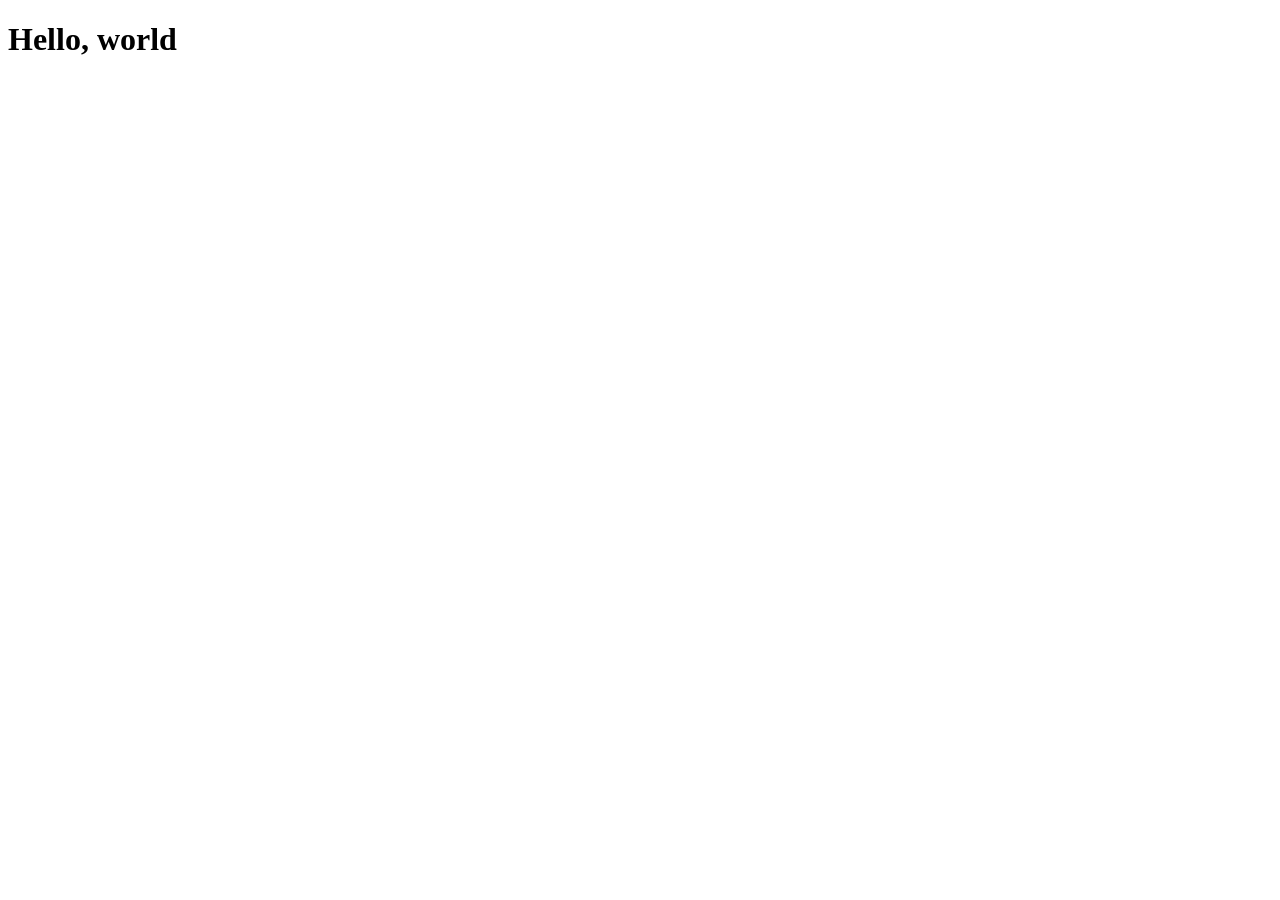
==== index.html @ 119274b6 "Updates" ====
<!DOCTYPE html>
<html lang="en">
<head>
    <meta charset="UTF-8">
    <meta name="viewport" content="width=device-width, initial-scale=1.0">
    <title>Document</title>
</head>
<body>
    <h1>Hello, world </h1>
</body>
</html>
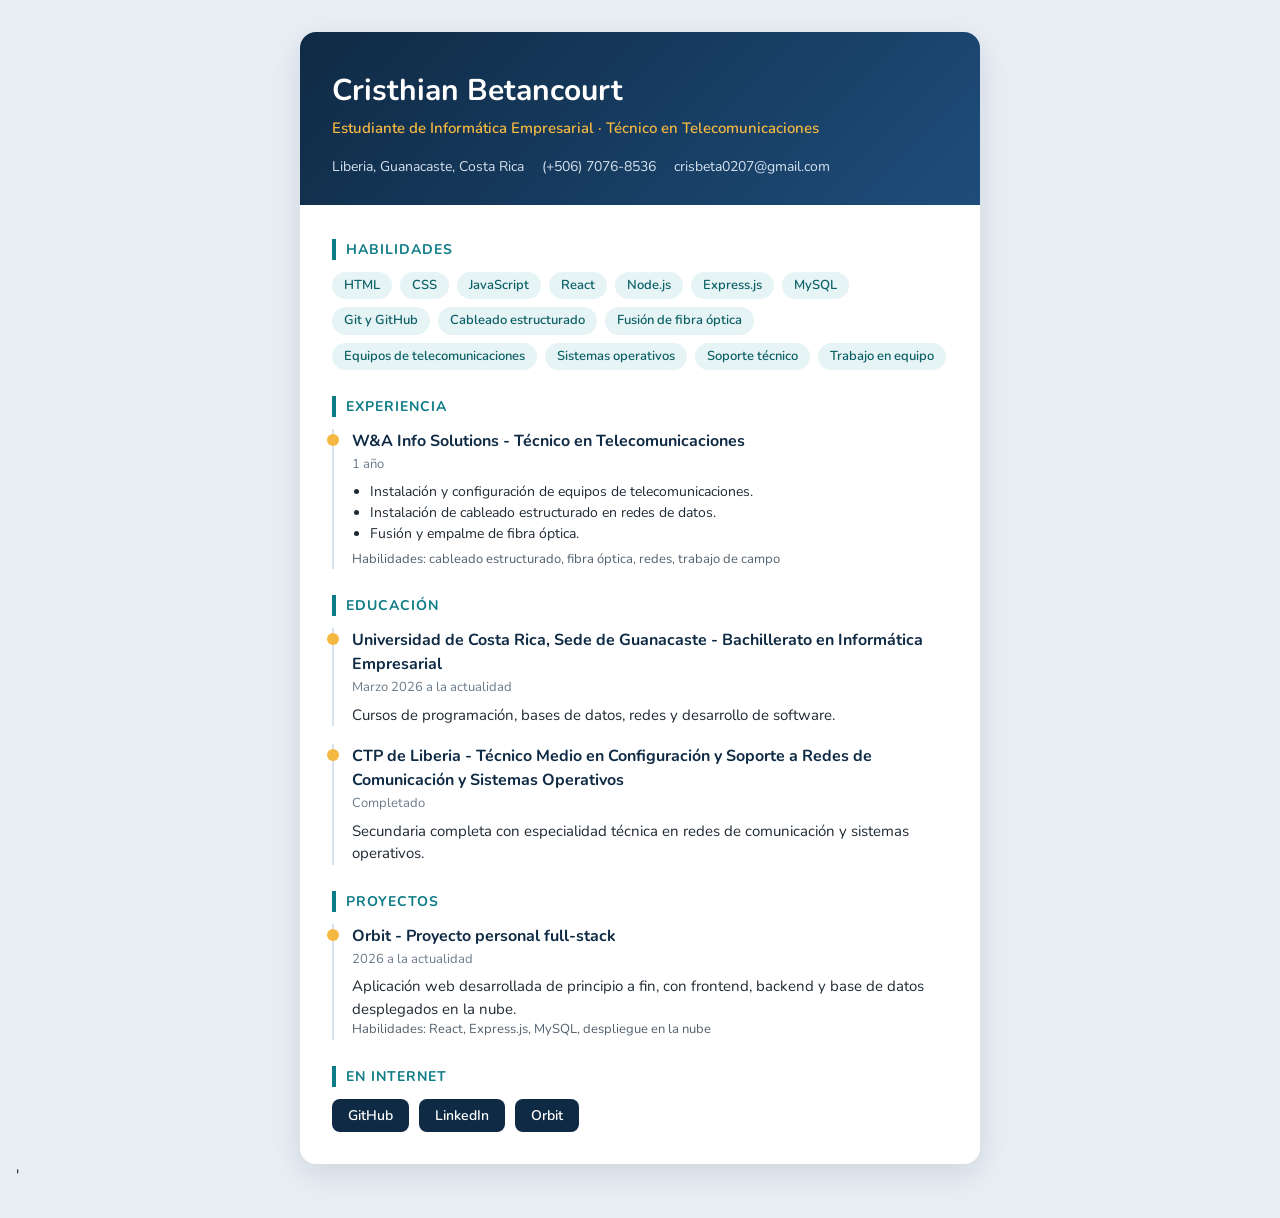
==== commit e390945e: "Updates" ====
--- a/index.html
+++ b/index.html
@@ -1,11 +1,102 @@
 <!DOCTYPE html>
-<html lang="en">
-<head>
-    <meta charset="UTF-8">
-    <meta name="viewport" content="width=device-width, initial-scale=1.0">
-    <title>Document</title>
-</head>
-<body>
-    <h1>Hello, world </h1>
-</body>
-</html>+<html lang="es">
+  <head>
+    <meta charset="utf-8">
+    <meta name="viewport" content="width=device-width, initial-scale=1">
+    <title>Currículum - Cristhian Betancourt</title>
+    <meta name="description" content="Currículum de Cristhian Betancourt, estudiante de Informática Empresarial en la UCR.">
+    <link rel="preconnect" href="https://fonts.googleapis.com">
+    <link rel="stylesheet" href="https://fonts.googleapis.com/css2?family=Nunito:wght@400;600;700&display=swap">
+    <link rel="stylesheet" href="index.css">
+    <script src="index.js" defer></script>
+  </head>
+  <body>
+    <main class="page">
+      <article class="cv">
+
+        <header class="cv-header">
+          <hgroup>
+            <h1>Cristhian Betancourt</h1>
+            <p class="role">Estudiante de Informática Empresarial · Técnico en Telecomunicaciones</p>
+          </hgroup>
+          <address>
+            <span>Liberia, Guanacaste, Costa Rica</span>
+            <a href="tel:+50670768536">(+506) 7076-8536</a>
+            <a href="mailto:crisbeta0207@gmail.com">crisbeta0207@gmail.com</a>
+          </address>
+        </header>
+
+        <div class="cv-body">
+
+          <section>
+            <h2>Habilidades</h2>
+            <ul class="chips">
+              <li>HTML</li>
+              <li>CSS</li>
+              <li>JavaScript</li>
+              <li>React</li>
+              <li>Node.js</li>
+              <li>Express.js</li>
+              <li>MySQL</li>
+              <li>Git y GitHub</li>
+              <li>Cableado estructurado</li>
+              <li>Fusión de fibra óptica</li>
+              <li>Equipos de telecomunicaciones</li>
+              <li>Sistemas operativos</li>
+              <li>Soporte técnico</li>
+              <li>Trabajo en equipo</li>
+            </ul>
+          </section>
+
+          <section>
+            <h2>Experiencia</h2>
+            <article class="item">
+              <h3>W&amp;A Info Solutions - Técnico en Telecomunicaciones</h3>
+              <p class="date">1 año</p>
+              <ul>
+                <li>Instalación y configuración de equipos de telecomunicaciones.</li>
+                <li>Instalación de cableado estructurado en redes de datos.</li>
+                <li>Fusión y empalme de fibra óptica.</li>
+              </ul>
+              <p class="skills">Habilidades: cableado estructurado, fibra óptica, redes, trabajo de campo</p>
+            </article>
+          </section>
+
+          <section>
+            <h2>Educación</h2>
+            <article class="item">
+              <h3>Universidad de Costa Rica, Sede de Guanacaste - Bachillerato en Informática Empresarial</h3>
+              <p class="date"><time datetime="2026-03">Marzo 2026</time> a la actualidad</p>
+              <p>Cursos de programación, bases de datos, redes y desarrollo de software.</p>
+            </article>
+            <article class="item">
+              <h3>CTP de Liberia - Técnico Medio en Configuración y Soporte a Redes de Comunicación y Sistemas Operativos</h3>
+              <p class="date">Completado</p>
+              <p>Secundaria completa con especialidad técnica en redes de comunicación y sistemas operativos.</p>
+            </article>
+          </section>
+
+          <section>
+            <h2>Proyectos</h2>
+            <article class="item">
+              <h3>Orbit - Proyecto personal full-stack</h3>
+              <p class="date"><time datetime="2026">2026</time> a la actualidad</p>
+              <p>Aplicación web desarrollada de principio a fin, con frontend, backend y base de datos desplegados en la nube.</p>
+              <p class="skills">Habilidades: React, Express.js, MySQL, despliegue en la nube</p>
+            </article>
+          </section>
+
+          <footer>
+            <h2>En Internet</h2>
+            <nav class="links">
+              <a href="https://github.com/CristhianBe" target="_blank">GitHub</a>
+              <a href="https://www.linkedin.com/in/cristhian-betancourt-41a6b343b/" target="_blank">LinkedIn</a>
+              <a href="https://orbit-taupe-six.vercel.app" target="_blank">Orbit</a>
+            </nav>
+          </footer>
+
+        </div>
+      </article>
+    </main>
+  </body>
+</html>' 
--- a/index.css
+++ b/index.css
@@ -0,0 +1,130 @@
+* { box-sizing: border-box; }
+
+body {
+  margin: 0;
+  padding: 32px 16px;
+  background: #e9eef4;
+  color: #1f2933;
+  font-family: "Nunito", Arial, sans-serif;
+  font-size: 15px;
+  line-height: 1.5;
+}
+
+.page { max-width: 680px; margin: 0 auto; }
+
+.cv {
+  background: #fff;
+  border-radius: 16px;
+  overflow: hidden;
+  box-shadow: 0 10px 30px rgba(15, 42, 68, 0.12);
+}
+
+/* Encabezado */
+.cv-header {
+  background: linear-gradient(135deg, #0f2a44, #1e4d7b);
+  color: #fff;
+  padding: 36px 32px 28px;
+}
+
+h1 { margin: 0; font-size: 30px; font-weight: 700; }
+
+.role { margin: 4px 0 0; color: #f5b841; font-weight: 600; }
+
+address {
+  display: flex;
+  flex-wrap: wrap;
+  gap: 6px 18px;
+  margin-top: 16px;
+  font-style: normal;
+  font-size: 14px;
+  color: #d6e2ee;
+}
+
+address a { color: #d6e2ee; }
+
+/* Cuerpo */
+.cv-body { padding: 8px 32px 32px; }
+
+section, footer { margin-top: 26px; }
+
+h2 {
+  margin: 0 0 12px;
+  padding-left: 10px;
+  border-left: 4px solid #0e7c86;
+  color: #0e7c86;
+  font-size: 14px;
+  font-weight: 700;
+  letter-spacing: 1px;
+  text-transform: uppercase;
+}
+
+h3 { margin: 0; color: #0f2a44; font-size: 16px; font-weight: 700; }
+
+p { margin: 0; }
+
+/* Habilidades */
+.chips {
+  display: flex;
+  flex-wrap: wrap;
+  gap: 8px;
+  margin: 0;
+  padding: 0;
+  list-style: none;
+}
+
+.chips li {
+  padding: 4px 12px;
+  border-radius: 999px;
+  background: #e6f4f5;
+  color: #0b5f66;
+  font-size: 13px;
+  font-weight: 600;
+}
+
+/* Experiencia, educación y proyectos */
+.item {
+  position: relative;
+  margin-bottom: 18px;
+  padding-left: 18px;
+  border-left: 2px solid #d6e2ee;
+}
+
+.item::before {
+  content: "";
+  position: absolute;
+  left: -7px;
+  top: 5px;
+  width: 12px;
+  height: 12px;
+  border-radius: 50%;
+  background: #f5b841;
+}
+
+.date { color: #6b7a89; font-size: 13px; margin: 2px 0 6px; }
+
+.item ul { margin: 6px 0; padding-left: 18px; font-size: 14px; }
+
+.skills { font-size: 13px; color: #52606d; }
+
+/* Enlaces */
+a { color: inherit; text-decoration: none; }
+
+a:hover { text-decoration: underline; }
+
+.links { display: flex; flex-wrap: wrap; gap: 10px; }
+
+.links a {
+  padding: 6px 16px;
+  border-radius: 8px;
+  background: #0f2a44;
+  color: #fff;
+  font-size: 14px;
+  font-weight: 600;
+}
+
+.links a:hover { background: #0e7c86; text-decoration: none; }
+
+@media (max-width: 520px) {
+  .cv-header, .cv-body { padding-left: 20px; padding-right: 20px; }
+  h1 { font-size: 25px; }
+}
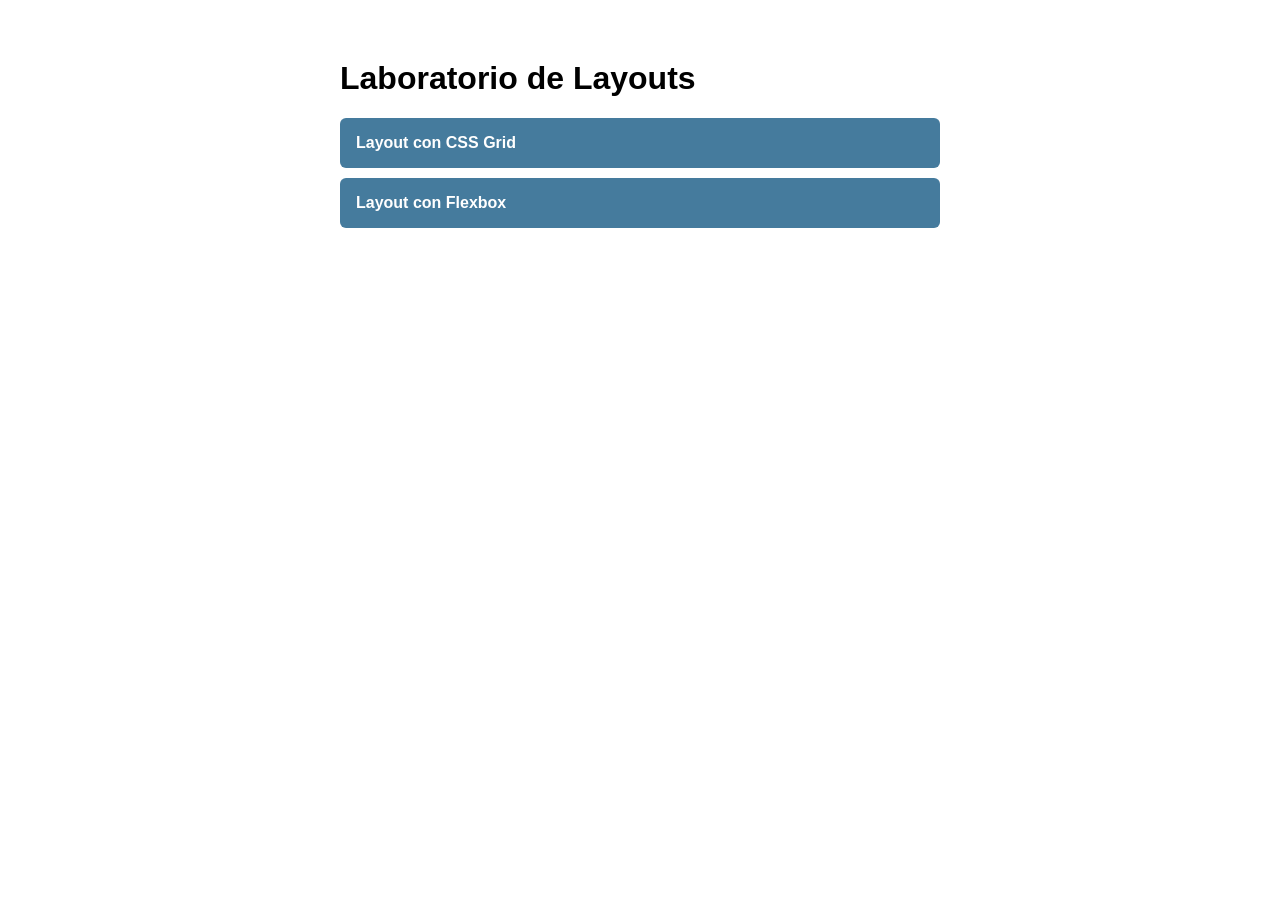
==== commit f390a6e1: "Agregar página principal" ====
--- a/index.html
+++ b/index.html
@@ -1,102 +1,19 @@
 <!DOCTYPE html>
 <html lang="es">
-  <head>
-    <meta charset="utf-8">
-    <meta name="viewport" content="width=device-width, initial-scale=1">
-    <title>Currículum - Cristhian Betancourt</title>
-    <meta name="description" content="Currículum de Cristhian Betancourt, estudiante de Informática Empresarial en la UCR.">
-    <link rel="preconnect" href="https://fonts.googleapis.com">
-    <link rel="stylesheet" href="https://fonts.googleapis.com/css2?family=Nunito:wght@400;600;700&display=swap">
-    <link rel="stylesheet" href="index.css">
-    <script src="index.js" defer></script>
-  </head>
-  <body>
-    <main class="page">
-      <article class="cv">
-
-        <header class="cv-header">
-          <hgroup>
-            <h1>Cristhian Betancourt</h1>
-            <p class="role">Estudiante de Informática Empresarial · Técnico en Telecomunicaciones</p>
-          </hgroup>
-          <address>
-            <span>Liberia, Guanacaste, Costa Rica</span>
-            <a href="tel:+50670768536">(+506) 7076-8536</a>
-            <a href="mailto:crisbeta0207@gmail.com">crisbeta0207@gmail.com</a>
-          </address>
-        </header>
-
-        <div class="cv-body">
-
-          <section>
-            <h2>Habilidades</h2>
-            <ul class="chips">
-              <li>HTML</li>
-              <li>CSS</li>
-              <li>JavaScript</li>
-              <li>React</li>
-              <li>Node.js</li>
-              <li>Express.js</li>
-              <li>MySQL</li>
-              <li>Git y GitHub</li>
-              <li>Cableado estructurado</li>
-              <li>Fusión de fibra óptica</li>
-              <li>Equipos de telecomunicaciones</li>
-              <li>Sistemas operativos</li>
-              <li>Soporte técnico</li>
-              <li>Trabajo en equipo</li>
-            </ul>
-          </section>
-
-          <section>
-            <h2>Experiencia</h2>
-            <article class="item">
-              <h3>W&amp;A Info Solutions - Técnico en Telecomunicaciones</h3>
-              <p class="date">1 año</p>
-              <ul>
-                <li>Instalación y configuración de equipos de telecomunicaciones.</li>
-                <li>Instalación de cableado estructurado en redes de datos.</li>
-                <li>Fusión y empalme de fibra óptica.</li>
-              </ul>
-              <p class="skills">Habilidades: cableado estructurado, fibra óptica, redes, trabajo de campo</p>
-            </article>
-          </section>
-
-          <section>
-            <h2>Educación</h2>
-            <article class="item">
-              <h3>Universidad de Costa Rica, Sede de Guanacaste - Bachillerato en Informática Empresarial</h3>
-              <p class="date"><time datetime="2026-03">Marzo 2026</time> a la actualidad</p>
-              <p>Cursos de programación, bases de datos, redes y desarrollo de software.</p>
-            </article>
-            <article class="item">
-              <h3>CTP de Liberia - Técnico Medio en Configuración y Soporte a Redes de Comunicación y Sistemas Operativos</h3>
-              <p class="date">Completado</p>
-              <p>Secundaria completa con especialidad técnica en redes de comunicación y sistemas operativos.</p>
-            </article>
-          </section>
-
-          <section>
-            <h2>Proyectos</h2>
-            <article class="item">
-              <h3>Orbit - Proyecto personal full-stack</h3>
-              <p class="date"><time datetime="2026">2026</time> a la actualidad</p>
-              <p>Aplicación web desarrollada de principio a fin, con frontend, backend y base de datos desplegados en la nube.</p>
-              <p class="skills">Habilidades: React, Express.js, MySQL, despliegue en la nube</p>
-            </article>
-          </section>
-
-          <footer>
-            <h2>En Internet</h2>
-            <nav class="links">
-              <a href="https://github.com/CristhianBe" target="_blank">GitHub</a>
-              <a href="https://www.linkedin.com/in/cristhian-betancourt-41a6b343b/" target="_blank">LinkedIn</a>
-              <a href="https://orbit-taupe-six.vercel.app" target="_blank">Orbit</a>
-            </nav>
-          </footer>
-
-        </div>
-      </article>
-    </main>
-  </body>
-</html>' +<head>
+  <meta charset="UTF-8">
+  <meta name="viewport" content="width=device-width, initial-scale=1.0">
+  <title>Laboratorio de Layouts</title>
+  <style>
+    body { font-family: Arial, sans-serif; max-width: 600px; margin: 60px auto; padding: 0 20px; }
+    a { display: block; padding: 16px; margin: 10px 0; background: #457b9d; color: #fff;
+        text-decoration: none; border-radius: 6px; font-weight: bold; }
+    a:hover { background: #1d3557; }
+  </style>
+</head>
+<body>
+  <h1>Laboratorio de Layouts</h1>
+  <a href="layout-grid/">Layout con CSS Grid</a>
+  <a href="layout-flexbox/">Layout con Flexbox</a>
+</body>
+</html>
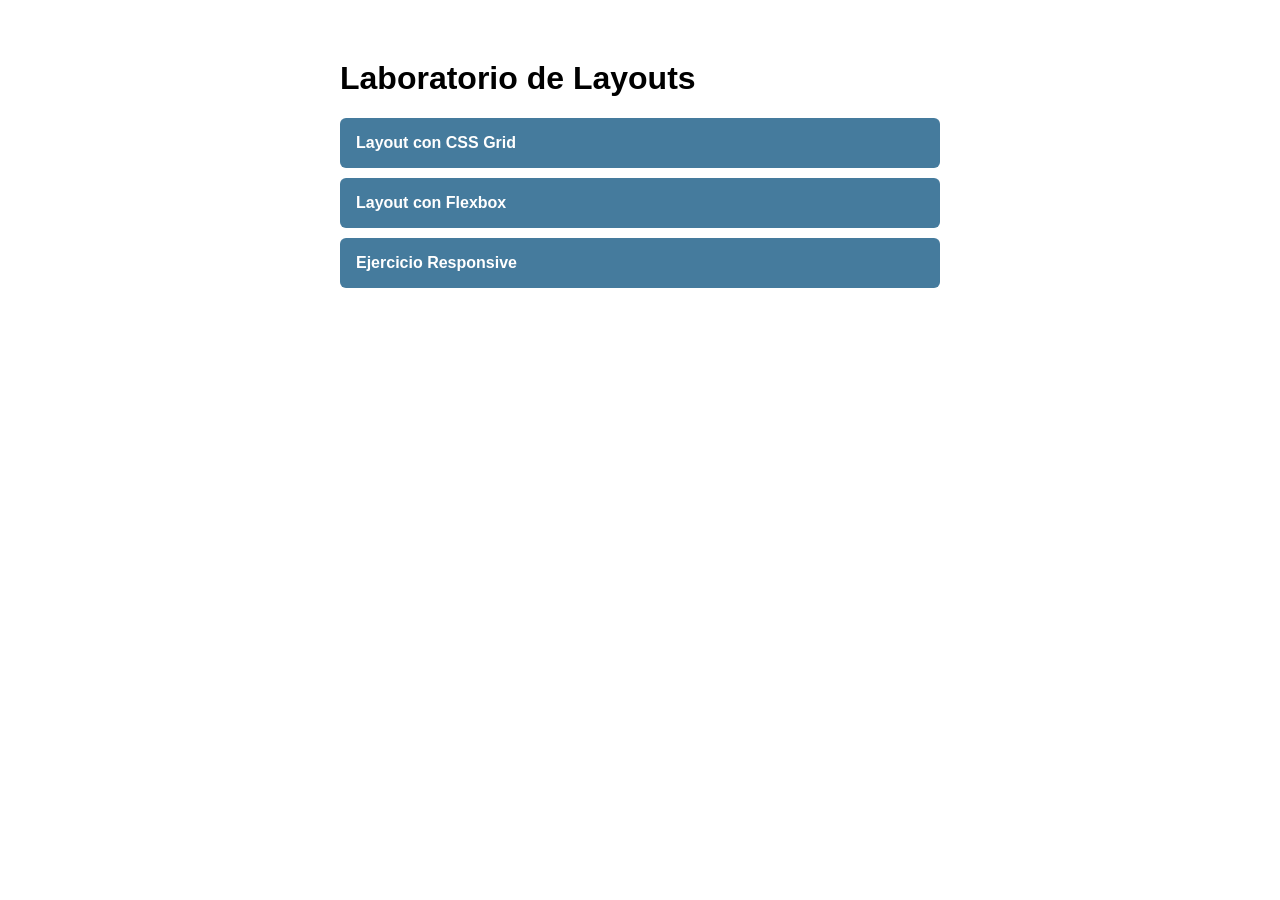
==== commit 75e85b52: "Ejercicio Responsive en GitHub Pages" ====
--- a/index.html
+++ b/index.html
@@ -15,5 +15,6 @@
   <h1>Laboratorio de Layouts</h1>
   <a href="layout-grid/">Layout con CSS Grid</a>
   <a href="layout-flexbox/">Layout con Flexbox</a>
+  <a href="ejercicio-responsive/">Ejercicio Responsive</a>
 </body>
 </html>
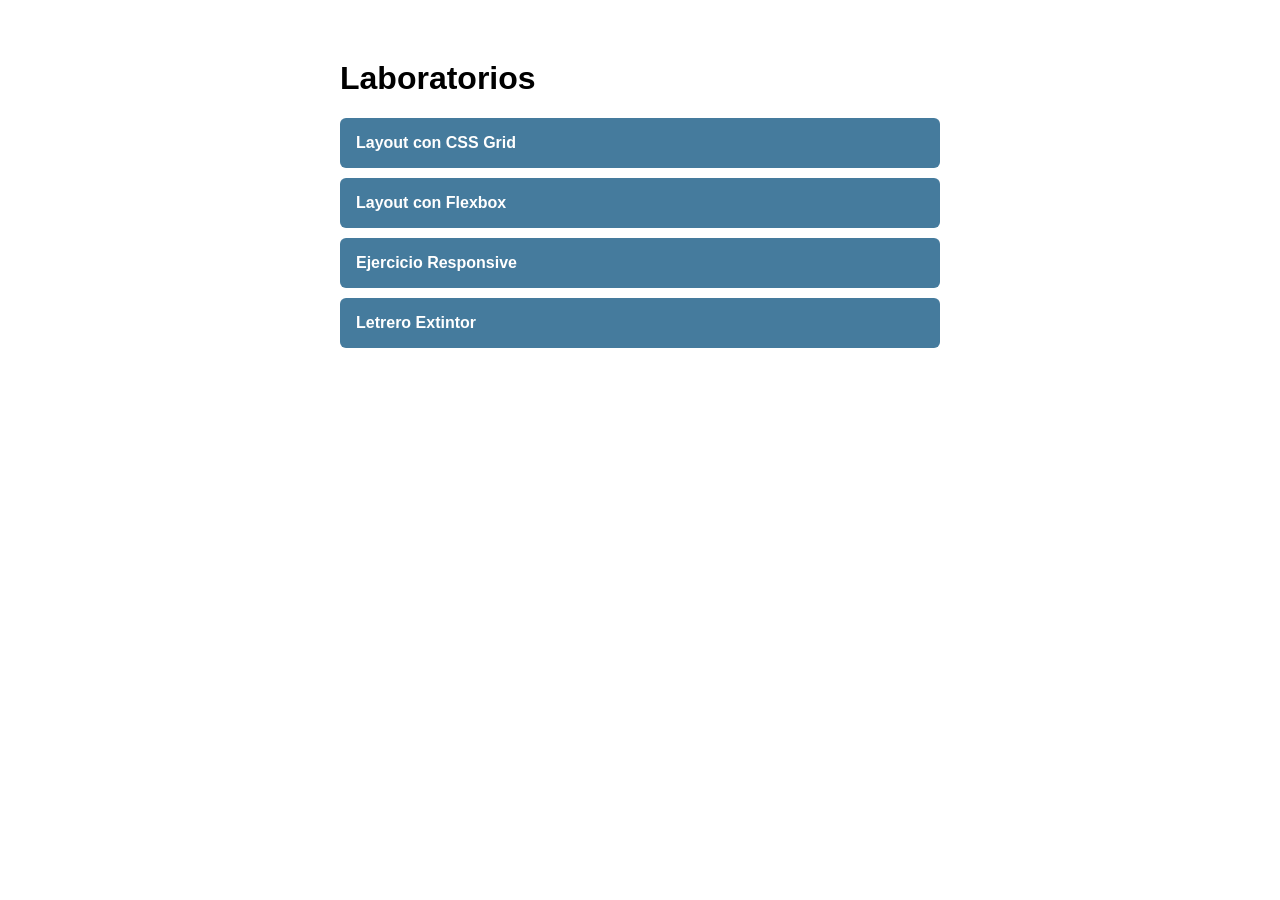
==== commit 310d98d4: "Agregar enlace al letrero de extintor" ====
--- a/index.html
+++ b/index.html
@@ -12,9 +12,10 @@
   </style>
 </head>
 <body>
-  <h1>Laboratorio de Layouts</h1>
+  <h1>Laboratorios</h1>
   <a href="layout-grid/">Layout con CSS Grid</a>
   <a href="layout-flexbox/">Layout con Flexbox</a>
   <a href="ejercicio-responsive/">Ejercicio Responsive</a>
+  <a href="extintor/">Letrero Extintor</a>
 </body>
 </html>
